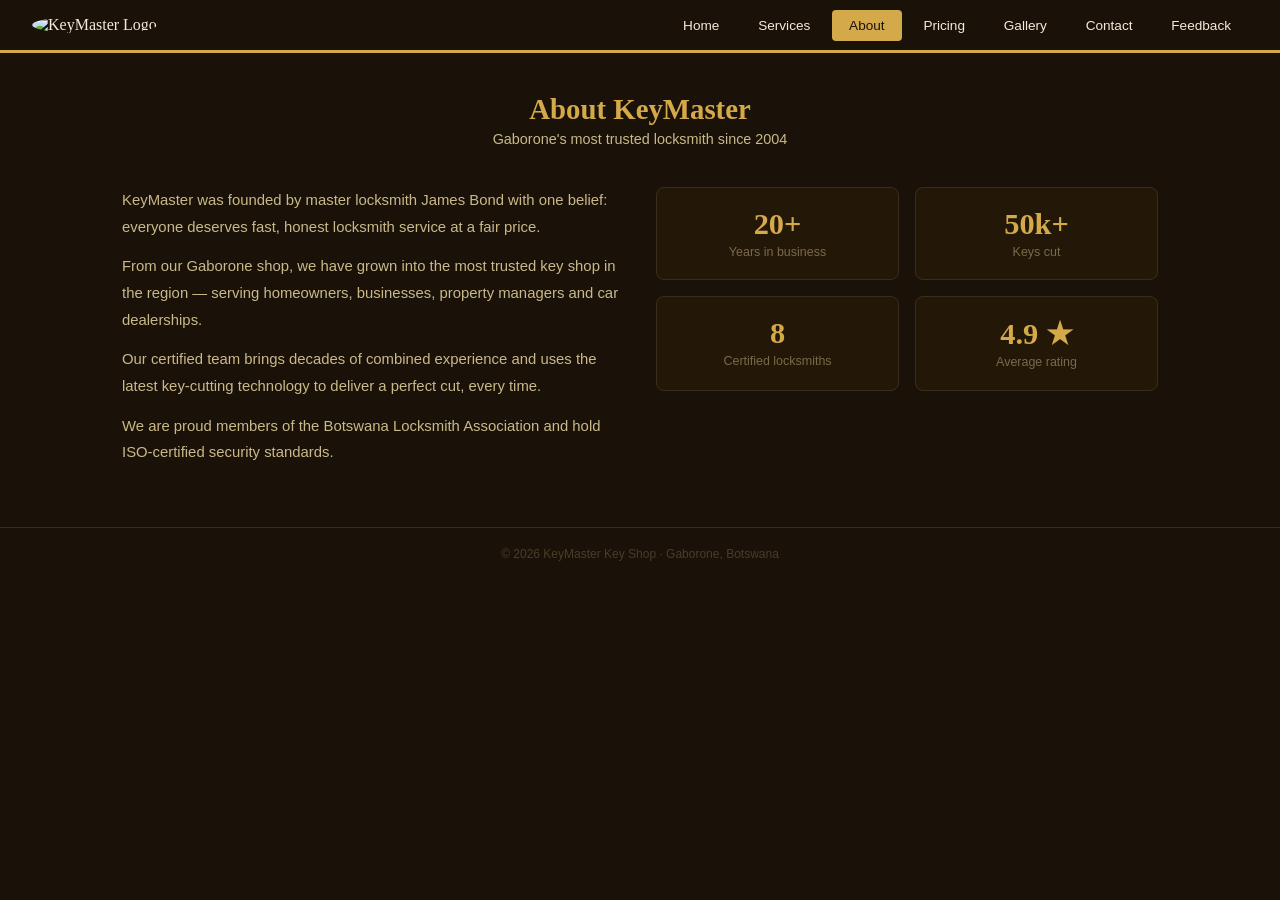
==== about.html @ ec17ee56 "Add files via upload" ====
<!DOCTYPE html>
<html lang="en">
<head>
<meta charset="UTF-8">
<meta name="viewport" content="width=device-width,initial-scale=1">
<title>KeyMaster – About</title>
<style>
*{margin:0;padding:0;box-sizing:border-box}
html,body{background:#1a1208;color:#f5ead8;font-family:Georgia,serif}
nav{background:#1a1208;border-bottom:3px solid #d4a94a;padding:1rem 2rem;display:flex;justify-content:space-between;align-items:center;flex-wrap:wrap;gap:.5rem}
.logo img{height:55px;border-radius:50%;object-fit:cover}
nav ul{list-style:none;display:flex;flex-wrap:wrap;gap:.3rem;margin:0;padding:0}
nav a{color:#f5ead8;text-decoration:none;padding:.45rem 1rem;border:1px solid transparent;border-radius:4px;font-family:Helvetica,Arial,sans-serif;font-size:.85rem;transition:all .2s}
nav a:hover,nav a.active{background:#d4a94a;color:#1a1208}
.hero{background:#231808;text-align:center;padding:4.5rem 2rem}
.hero h1{font-size:2.8rem;color:#d4a94a}
.hero p{color:#c9b98a;margin:.8rem auto;max-width:500px;line-height:1.7;font-family:Helvetica,Arial,sans-serif}
.btn-gold{background:#d4a94a;color:#1a1208;border:none;font-weight:700;padding:.7rem 2rem;border-radius:4px;cursor:pointer;font-family:Helvetica,Arial,sans-serif;text-decoration:none;display:inline-block;margin-top:1rem}
.btn-gold:hover{background:#e0be72;color:#1a1208}
.section-title{color:#d4a94a;text-align:center;font-size:1.8rem;padding:2.5rem 1rem .3rem}
.section-sub{text-align:center;color:#c9b98a;font-family:Helvetica,Arial,sans-serif;font-size:.9rem;margin-bottom:1.5rem}
.grid{display:grid;grid-template-columns:repeat(auto-fit,minmax(210px,1fr));gap:1.2rem;padding:1rem 2rem 3rem;max-width:1100px;margin:auto}
.kcard{background:#231808;border:1px solid #3a2e1a;border-radius:8px;overflow:hidden;transition:border-color .2s}
.kcard:hover{border-color:#d4a94a}
.kcard img{width:100%;height:150px;object-fit:cover;display:block}
.kcard-body{padding:1rem}
.kcard-body h5{color:#e8d5a8;font-size:1rem;margin-bottom:.4rem;font-family:Helvetica,Arial,sans-serif}
.kcard-body p{color:#7a6a4a;font-size:.83rem;line-height:1.6;font-family:Helvetica,Arial,sans-serif}
.two{display:grid;grid-template-columns:1fr 1fr;gap:2rem;padding:1rem 2rem 3rem;max-width:1100px;margin:auto;align-items:start}
.about-text p{color:#c9b98a;line-height:1.8;font-size:.93rem;margin-bottom:.8rem;font-family:Helvetica,Arial,sans-serif}
.stat-grid{display:grid;grid-template-columns:1fr 1fr;gap:1rem}
.stat-box{background:#231808;border:1px solid #3a2e1a;border-radius:8px;padding:1.2rem;text-align:center}
.stat-box strong{display:block;font-size:1.9rem;color:#d4a94a}
.stat-box span{font-size:.78rem;color:#7a6a4a;font-family:Helvetica,Arial,sans-serif}
.pcard{background:#231808;border:1px solid #3a2e1a;border-radius:8px;padding:1.5rem;font-family:Helvetica,Arial,sans-serif}
.pcard.hot{border:2px solid #d4a94a}
.pcard h3{color:#e8d5a8;font-size:1rem;margin-bottom:.3rem}
.price-amt{font-size:2rem;color:#d4a94a;font-weight:700}
.price-amt small{font-size:.8rem;color:#7a6a4a;font-weight:400}
.pcard ul{list-style:none;padding:0;margin-top:.8rem}
.pcard ul li{font-size:.82rem;color:#a8966e;padding:.25rem 0;border-bottom:1px solid #2e2010}
.badge-gold{background:#d4a94a;color:#1a1208;font-size:.7rem;padding:.15rem .55rem;border-radius:3px;font-weight:700;display:inline-block;margin-bottom:.5rem}
.contact-block h3{color:#e8d5a8;margin-bottom:.8rem;font-family:Helvetica,Arial,sans-serif}
.info-row{color:#a8966e;font-size:.87rem;margin-bottom:.6rem;font-family:Helvetica,Arial,sans-serif;padding:.2rem 0}
.hours-table{width:100%;border-collapse:collapse;font-size:.83rem;font-family:Helvetica,Arial,sans-serif}
.hours-table td{padding:.3rem 0;color:#a8966e;border-bottom:1px solid #2e2010}
.hours-table td:last-child{text-align:right;color:#d4a94a}
.fb-form{max-width:520px;margin:0 auto;padding:0 2rem 3rem}
.fb-form label{display:block;font-size:.82rem;color:#c9b98a;margin:.7rem 0 .3rem;font-family:Helvetica,Arial,sans-serif}
.fb-form input,.fb-form select,.fb-form textarea{width:100%;background:#231808;border:1px solid #3a2e1a;border-radius:5px;padding:.6rem .8rem;color:#f5ead8;font-family:Helvetica,Arial,sans-serif;font-size:.88rem}
.fb-form input:focus,.fb-form select:focus,.fb-form textarea:focus{outline:none;border-color:#d4a94a}
.fb-form textarea{height:100px;resize:vertical}
.stars span{font-size:1.6rem;cursor:pointer;color:#3a2e1a}
.stars span.on{color:#d4a94a}
.ok-msg{display:none;margin-top:1rem;padding:1rem;background:#1e2e1a;border:1px solid #3a6e1a;border-radius:6px;color:#7ec47e;text-align:center;font-size:.88rem;font-family:Helvetica,Arial,sans-serif}
footer{text-align:center;padding:1.2rem;border-top:1px solid #3a2e1a;font-size:.75rem;color:#4a3e28;font-family:Helvetica,Arial,sans-serif;background:#1a1208}
@media(max-width:640px){.two{grid-template-columns:1fr}.hero h1{font-size:2rem}nav{flex-direction:column;align-items:flex-start}}
</style>
</head><body>
<nav>
  <div class="logo"><img src="images/logo.jpg" alt="KeyMaster Logo"></div>
  <ul>
    <li><a href="index.html" id="n1">Home</a></li>
    <li><a href="services.html" id="n2">Services</a></li>
    <li><a href="about.html" id="n3">About</a></li>
    <li><a href="pricing.html" id="n4">Pricing</a></li>
    <li><a href="gallery.html" id="n5">Gallery</a></li>
    <li><a href="contact.html" id="n6">Contact</a></li>
    <li><a href="feedback.html" id="n7">Feedback</a></li>
  </ul>
</nav>
<script>document.getElementById('n3').className='active'</script>
<h2 class="section-title">About KeyMaster</h2>
<p class="section-sub">Gaborone's most trusted locksmith since 2004</p>
<div class="two">
  <div class="about-text">
    <p>KeyMaster was founded by master locksmith James Bond with one belief: everyone deserves fast, honest locksmith service at a fair price.</p>
    <p>From our Gaborone shop, we have grown into the most trusted key shop in the region — serving homeowners, businesses, property managers and car dealerships.</p>
    <p>Our certified team brings decades of combined experience and uses the latest key-cutting technology to deliver a perfect cut, every time.</p>
    <p>We are proud members of the Botswana Locksmith Association and hold ISO-certified security standards.</p>
  </div>
  <div class="stat-grid">
    <div class="stat-box"><strong>20+</strong><span>Years in business</span></div>
    <div class="stat-box"><strong>50k+</strong><span>Keys cut</span></div>
    <div class="stat-box"><strong>8</strong><span>Certified locksmiths</span></div>
    <div class="stat-box"><strong>4.9 ★</strong><span>Average rating</span></div>
  </div>
</div>
<footer>&copy; 2026 KeyMaster Key Shop &middot; Gaborone, Botswana</footer>
</body></html>
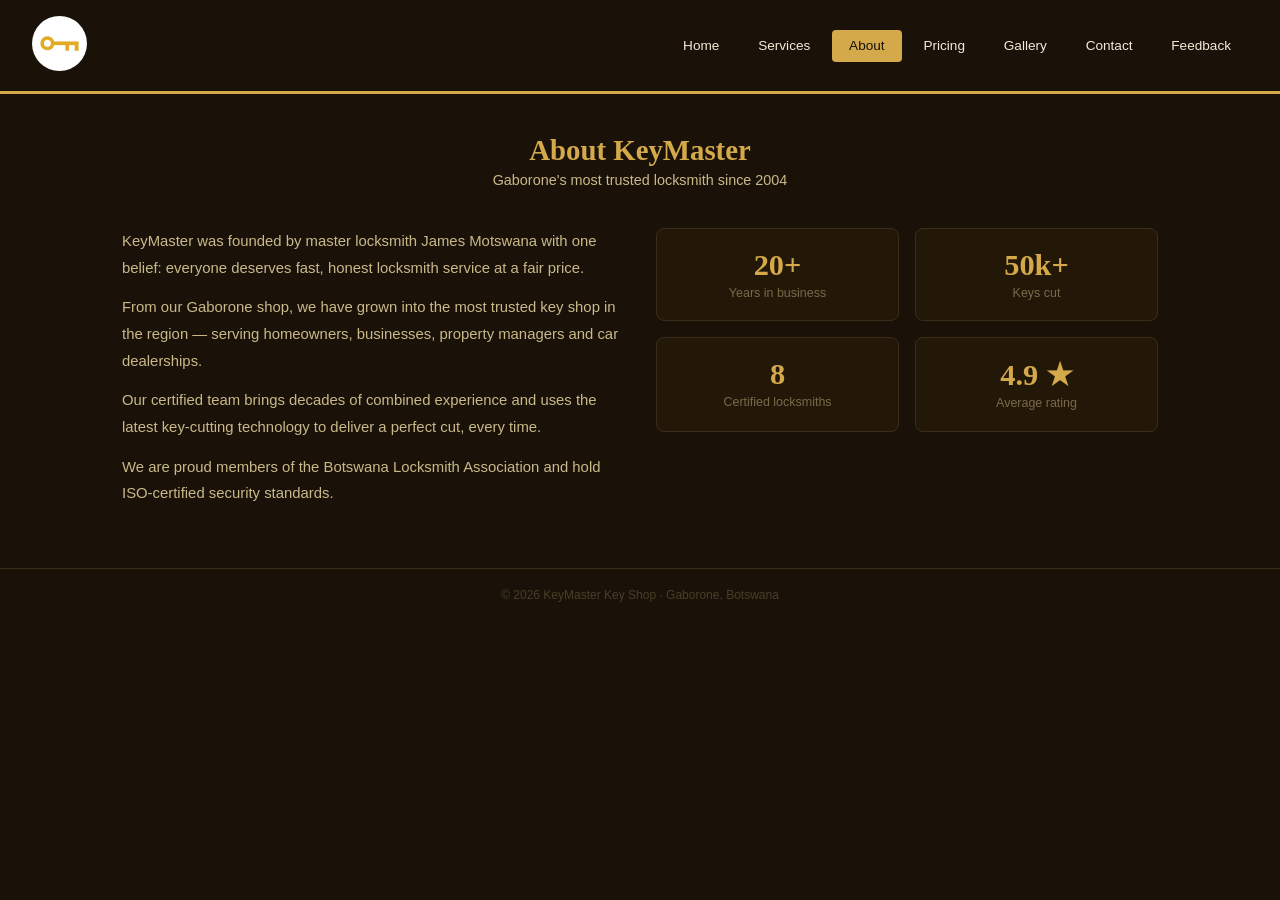
==== commit 78fc1234: "Add files via upload" ====
--- a/about.html
+++ b/about.html
@@ -1,90 +1,90 @@
-<!DOCTYPE html>
-<html lang="en">
-<head>
-<meta charset="UTF-8">
-<meta name="viewport" content="width=device-width,initial-scale=1">
-<title>KeyMaster – About</title>
-<style>
-*{margin:0;padding:0;box-sizing:border-box}
-html,body{background:#1a1208;color:#f5ead8;font-family:Georgia,serif}
-nav{background:#1a1208;border-bottom:3px solid #d4a94a;padding:1rem 2rem;display:flex;justify-content:space-between;align-items:center;flex-wrap:wrap;gap:.5rem}
-.logo img{height:55px;border-radius:50%;object-fit:cover}
-nav ul{list-style:none;display:flex;flex-wrap:wrap;gap:.3rem;margin:0;padding:0}
-nav a{color:#f5ead8;text-decoration:none;padding:.45rem 1rem;border:1px solid transparent;border-radius:4px;font-family:Helvetica,Arial,sans-serif;font-size:.85rem;transition:all .2s}
-nav a:hover,nav a.active{background:#d4a94a;color:#1a1208}
-.hero{background:#231808;text-align:center;padding:4.5rem 2rem}
-.hero h1{font-size:2.8rem;color:#d4a94a}
-.hero p{color:#c9b98a;margin:.8rem auto;max-width:500px;line-height:1.7;font-family:Helvetica,Arial,sans-serif}
-.btn-gold{background:#d4a94a;color:#1a1208;border:none;font-weight:700;padding:.7rem 2rem;border-radius:4px;cursor:pointer;font-family:Helvetica,Arial,sans-serif;text-decoration:none;display:inline-block;margin-top:1rem}
-.btn-gold:hover{background:#e0be72;color:#1a1208}
-.section-title{color:#d4a94a;text-align:center;font-size:1.8rem;padding:2.5rem 1rem .3rem}
-.section-sub{text-align:center;color:#c9b98a;font-family:Helvetica,Arial,sans-serif;font-size:.9rem;margin-bottom:1.5rem}
-.grid{display:grid;grid-template-columns:repeat(auto-fit,minmax(210px,1fr));gap:1.2rem;padding:1rem 2rem 3rem;max-width:1100px;margin:auto}
-.kcard{background:#231808;border:1px solid #3a2e1a;border-radius:8px;overflow:hidden;transition:border-color .2s}
-.kcard:hover{border-color:#d4a94a}
-.kcard img{width:100%;height:150px;object-fit:cover;display:block}
-.kcard-body{padding:1rem}
-.kcard-body h5{color:#e8d5a8;font-size:1rem;margin-bottom:.4rem;font-family:Helvetica,Arial,sans-serif}
-.kcard-body p{color:#7a6a4a;font-size:.83rem;line-height:1.6;font-family:Helvetica,Arial,sans-serif}
-.two{display:grid;grid-template-columns:1fr 1fr;gap:2rem;padding:1rem 2rem 3rem;max-width:1100px;margin:auto;align-items:start}
-.about-text p{color:#c9b98a;line-height:1.8;font-size:.93rem;margin-bottom:.8rem;font-family:Helvetica,Arial,sans-serif}
-.stat-grid{display:grid;grid-template-columns:1fr 1fr;gap:1rem}
-.stat-box{background:#231808;border:1px solid #3a2e1a;border-radius:8px;padding:1.2rem;text-align:center}
-.stat-box strong{display:block;font-size:1.9rem;color:#d4a94a}
-.stat-box span{font-size:.78rem;color:#7a6a4a;font-family:Helvetica,Arial,sans-serif}
-.pcard{background:#231808;border:1px solid #3a2e1a;border-radius:8px;padding:1.5rem;font-family:Helvetica,Arial,sans-serif}
-.pcard.hot{border:2px solid #d4a94a}
-.pcard h3{color:#e8d5a8;font-size:1rem;margin-bottom:.3rem}
-.price-amt{font-size:2rem;color:#d4a94a;font-weight:700}
-.price-amt small{font-size:.8rem;color:#7a6a4a;font-weight:400}
-.pcard ul{list-style:none;padding:0;margin-top:.8rem}
-.pcard ul li{font-size:.82rem;color:#a8966e;padding:.25rem 0;border-bottom:1px solid #2e2010}
-.badge-gold{background:#d4a94a;color:#1a1208;font-size:.7rem;padding:.15rem .55rem;border-radius:3px;font-weight:700;display:inline-block;margin-bottom:.5rem}
-.contact-block h3{color:#e8d5a8;margin-bottom:.8rem;font-family:Helvetica,Arial,sans-serif}
-.info-row{color:#a8966e;font-size:.87rem;margin-bottom:.6rem;font-family:Helvetica,Arial,sans-serif;padding:.2rem 0}
-.hours-table{width:100%;border-collapse:collapse;font-size:.83rem;font-family:Helvetica,Arial,sans-serif}
-.hours-table td{padding:.3rem 0;color:#a8966e;border-bottom:1px solid #2e2010}
-.hours-table td:last-child{text-align:right;color:#d4a94a}
-.fb-form{max-width:520px;margin:0 auto;padding:0 2rem 3rem}
-.fb-form label{display:block;font-size:.82rem;color:#c9b98a;margin:.7rem 0 .3rem;font-family:Helvetica,Arial,sans-serif}
-.fb-form input,.fb-form select,.fb-form textarea{width:100%;background:#231808;border:1px solid #3a2e1a;border-radius:5px;padding:.6rem .8rem;color:#f5ead8;font-family:Helvetica,Arial,sans-serif;font-size:.88rem}
-.fb-form input:focus,.fb-form select:focus,.fb-form textarea:focus{outline:none;border-color:#d4a94a}
-.fb-form textarea{height:100px;resize:vertical}
-.stars span{font-size:1.6rem;cursor:pointer;color:#3a2e1a}
-.stars span.on{color:#d4a94a}
-.ok-msg{display:none;margin-top:1rem;padding:1rem;background:#1e2e1a;border:1px solid #3a6e1a;border-radius:6px;color:#7ec47e;text-align:center;font-size:.88rem;font-family:Helvetica,Arial,sans-serif}
-footer{text-align:center;padding:1.2rem;border-top:1px solid #3a2e1a;font-size:.75rem;color:#4a3e28;font-family:Helvetica,Arial,sans-serif;background:#1a1208}
-@media(max-width:640px){.two{grid-template-columns:1fr}.hero h1{font-size:2rem}nav{flex-direction:column;align-items:flex-start}}
-</style>
-</head><body>
-<nav>
-  <div class="logo"><img src="images/logo.jpg" alt="KeyMaster Logo"></div>
-  <ul>
-    <li><a href="index.html" id="n1">Home</a></li>
-    <li><a href="services.html" id="n2">Services</a></li>
-    <li><a href="about.html" id="n3">About</a></li>
-    <li><a href="pricing.html" id="n4">Pricing</a></li>
-    <li><a href="gallery.html" id="n5">Gallery</a></li>
-    <li><a href="contact.html" id="n6">Contact</a></li>
-    <li><a href="feedback.html" id="n7">Feedback</a></li>
-  </ul>
-</nav>
-<script>document.getElementById('n3').className='active'</script>
-<h2 class="section-title">About KeyMaster</h2>
-<p class="section-sub">Gaborone's most trusted locksmith since 2004</p>
-<div class="two">
-  <div class="about-text">
-    <p>KeyMaster was founded by master locksmith James Bond with one belief: everyone deserves fast, honest locksmith service at a fair price.</p>
-    <p>From our Gaborone shop, we have grown into the most trusted key shop in the region — serving homeowners, businesses, property managers and car dealerships.</p>
-    <p>Our certified team brings decades of combined experience and uses the latest key-cutting technology to deliver a perfect cut, every time.</p>
-    <p>We are proud members of the Botswana Locksmith Association and hold ISO-certified security standards.</p>
-  </div>
-  <div class="stat-grid">
-    <div class="stat-box"><strong>20+</strong><span>Years in business</span></div>
-    <div class="stat-box"><strong>50k+</strong><span>Keys cut</span></div>
-    <div class="stat-box"><strong>8</strong><span>Certified locksmiths</span></div>
-    <div class="stat-box"><strong>4.9 ★</strong><span>Average rating</span></div>
-  </div>
-</div>
-<footer>&copy; 2026 KeyMaster Key Shop &middot; Gaborone, Botswana</footer>
-</body></html>+<!DOCTYPE html>
+<html lang="en">
+<head>
+<meta charset="UTF-8">
+<meta name="viewport" content="width=device-width,initial-scale=1">
+<title>KeyMaster – About</title>
+<style>
+*{margin:0;padding:0;box-sizing:border-box}
+html,body{background:#1a1208;color:#f5ead8;font-family:Georgia,serif}
+nav{background:#1a1208;border-bottom:3px solid #d4a94a;padding:1rem 2rem;display:flex;justify-content:space-between;align-items:center;flex-wrap:wrap;gap:.5rem}
+.logo img{height:55px;border-radius:50%;object-fit:cover}
+nav ul{list-style:none;display:flex;flex-wrap:wrap;gap:.3rem;margin:0;padding:0}
+nav a{color:#f5ead8;text-decoration:none;padding:.45rem 1rem;border:1px solid transparent;border-radius:4px;font-family:Helvetica,Arial,sans-serif;font-size:.85rem;transition:all .2s}
+nav a:hover,nav a.active{background:#d4a94a;color:#1a1208}
+.hero{background:#231808;text-align:center;padding:4.5rem 2rem}
+.hero h1{font-size:2.8rem;color:#d4a94a}
+.hero p{color:#c9b98a;margin:.8rem auto;max-width:500px;line-height:1.7;font-family:Helvetica,Arial,sans-serif}
+.btn-gold{background:#d4a94a;color:#1a1208;border:none;font-weight:700;padding:.7rem 2rem;border-radius:4px;cursor:pointer;font-family:Helvetica,Arial,sans-serif;text-decoration:none;display:inline-block;margin-top:1rem}
+.btn-gold:hover{background:#e0be72;color:#1a1208}
+.section-title{color:#d4a94a;text-align:center;font-size:1.8rem;padding:2.5rem 1rem .3rem}
+.section-sub{text-align:center;color:#c9b98a;font-family:Helvetica,Arial,sans-serif;font-size:.9rem;margin-bottom:1.5rem}
+.grid{display:grid;grid-template-columns:repeat(auto-fit,minmax(210px,1fr));gap:1.2rem;padding:1rem 2rem 3rem;max-width:1100px;margin:auto}
+.kcard{background:#231808;border:1px solid #3a2e1a;border-radius:8px;overflow:hidden;transition:border-color .2s}
+.kcard:hover{border-color:#d4a94a}
+.kcard img{width:100%;height:150px;object-fit:cover;display:block}
+.kcard-body{padding:1rem}
+.kcard-body h5{color:#e8d5a8;font-size:1rem;margin-bottom:.4rem;font-family:Helvetica,Arial,sans-serif}
+.kcard-body p{color:#7a6a4a;font-size:.83rem;line-height:1.6;font-family:Helvetica,Arial,sans-serif}
+.two{display:grid;grid-template-columns:1fr 1fr;gap:2rem;padding:1rem 2rem 3rem;max-width:1100px;margin:auto;align-items:start}
+.about-text p{color:#c9b98a;line-height:1.8;font-size:.93rem;margin-bottom:.8rem;font-family:Helvetica,Arial,sans-serif}
+.stat-grid{display:grid;grid-template-columns:1fr 1fr;gap:1rem}
+.stat-box{background:#231808;border:1px solid #3a2e1a;border-radius:8px;padding:1.2rem;text-align:center}
+.stat-box strong{display:block;font-size:1.9rem;color:#d4a94a}
+.stat-box span{font-size:.78rem;color:#7a6a4a;font-family:Helvetica,Arial,sans-serif}
+.pcard{background:#231808;border:1px solid #3a2e1a;border-radius:8px;padding:1.5rem;font-family:Helvetica,Arial,sans-serif}
+.pcard.hot{border:2px solid #d4a94a}
+.pcard h3{color:#e8d5a8;font-size:1rem;margin-bottom:.3rem}
+.price-amt{font-size:2rem;color:#d4a94a;font-weight:700}
+.price-amt small{font-size:.8rem;color:#7a6a4a;font-weight:400}
+.pcard ul{list-style:none;padding:0;margin-top:.8rem}
+.pcard ul li{font-size:.82rem;color:#a8966e;padding:.25rem 0;border-bottom:1px solid #2e2010}
+.badge-gold{background:#d4a94a;color:#1a1208;font-size:.7rem;padding:.15rem .55rem;border-radius:3px;font-weight:700;display:inline-block;margin-bottom:.5rem}
+.contact-block h3{color:#e8d5a8;margin-bottom:.8rem;font-family:Helvetica,Arial,sans-serif}
+.info-row{color:#a8966e;font-size:.87rem;margin-bottom:.6rem;font-family:Helvetica,Arial,sans-serif;padding:.2rem 0}
+.hours-table{width:100%;border-collapse:collapse;font-size:.83rem;font-family:Helvetica,Arial,sans-serif}
+.hours-table td{padding:.3rem 0;color:#a8966e;border-bottom:1px solid #2e2010}
+.hours-table td:last-child{text-align:right;color:#d4a94a}
+.fb-form{max-width:520px;margin:0 auto;padding:0 2rem 3rem}
+.fb-form label{display:block;font-size:.82rem;color:#c9b98a;margin:.7rem 0 .3rem;font-family:Helvetica,Arial,sans-serif}
+.fb-form input,.fb-form select,.fb-form textarea{width:100%;background:#231808;border:1px solid #3a2e1a;border-radius:5px;padding:.6rem .8rem;color:#f5ead8;font-family:Helvetica,Arial,sans-serif;font-size:.88rem}
+.fb-form input:focus,.fb-form select:focus,.fb-form textarea:focus{outline:none;border-color:#d4a94a}
+.fb-form textarea{height:100px;resize:vertical}
+.stars span{font-size:1.6rem;cursor:pointer;color:#3a2e1a}
+.stars span.on{color:#d4a94a}
+.ok-msg{display:none;margin-top:1rem;padding:1rem;background:#1e2e1a;border:1px solid #3a6e1a;border-radius:6px;color:#7ec47e;text-align:center;font-size:.88rem;font-family:Helvetica,Arial,sans-serif}
+footer{text-align:center;padding:1.2rem;border-top:1px solid #3a2e1a;font-size:.75rem;color:#4a3e28;font-family:Helvetica,Arial,sans-serif;background:#1a1208}
+@media(max-width:640px){.two{grid-template-columns:1fr}.hero h1{font-size:2rem}nav{flex-direction:column;align-items:flex-start}}
+</style>
+</head><body>
+<nav>
+  <div class="logo"><img src="logo.jpg" alt="KeyMaster Logo"></div>
+  <ul>
+    <li><a href="index.html" id="n1">Home</a></li>
+    <li><a href="services.html" id="n2">Services</a></li>
+    <li><a href="about.html" id="n3">About</a></li>
+    <li><a href="pricing.html" id="n4">Pricing</a></li>
+    <li><a href="gallery.html" id="n5">Gallery</a></li>
+    <li><a href="contact.html" id="n6">Contact</a></li>
+    <li><a href="feedback.html" id="n7">Feedback</a></li>
+  </ul>
+</nav>
+<script>document.getElementById('n3').className='active'</script>
+<h2 class="section-title">About KeyMaster</h2>
+<p class="section-sub">Gaborone's most trusted locksmith since 2004</p>
+<div class="two">
+  <div class="about-text">
+    <p>KeyMaster was founded by master locksmith James Motswana with one belief: everyone deserves fast, honest locksmith service at a fair price.</p>
+    <p>From our Gaborone shop, we have grown into the most trusted key shop in the region — serving homeowners, businesses, property managers and car dealerships.</p>
+    <p>Our certified team brings decades of combined experience and uses the latest key-cutting technology to deliver a perfect cut, every time.</p>
+    <p>We are proud members of the Botswana Locksmith Association and hold ISO-certified security standards.</p>
+  </div>
+  <div class="stat-grid">
+    <div class="stat-box"><strong>20+</strong><span>Years in business</span></div>
+    <div class="stat-box"><strong>50k+</strong><span>Keys cut</span></div>
+    <div class="stat-box"><strong>8</strong><span>Certified locksmiths</span></div>
+    <div class="stat-box"><strong>4.9 ★</strong><span>Average rating</span></div>
+  </div>
+</div>
+<footer>&copy; 2026 KeyMaster Key Shop &middot; Gaborone, Botswana</footer>
+</body></html>
